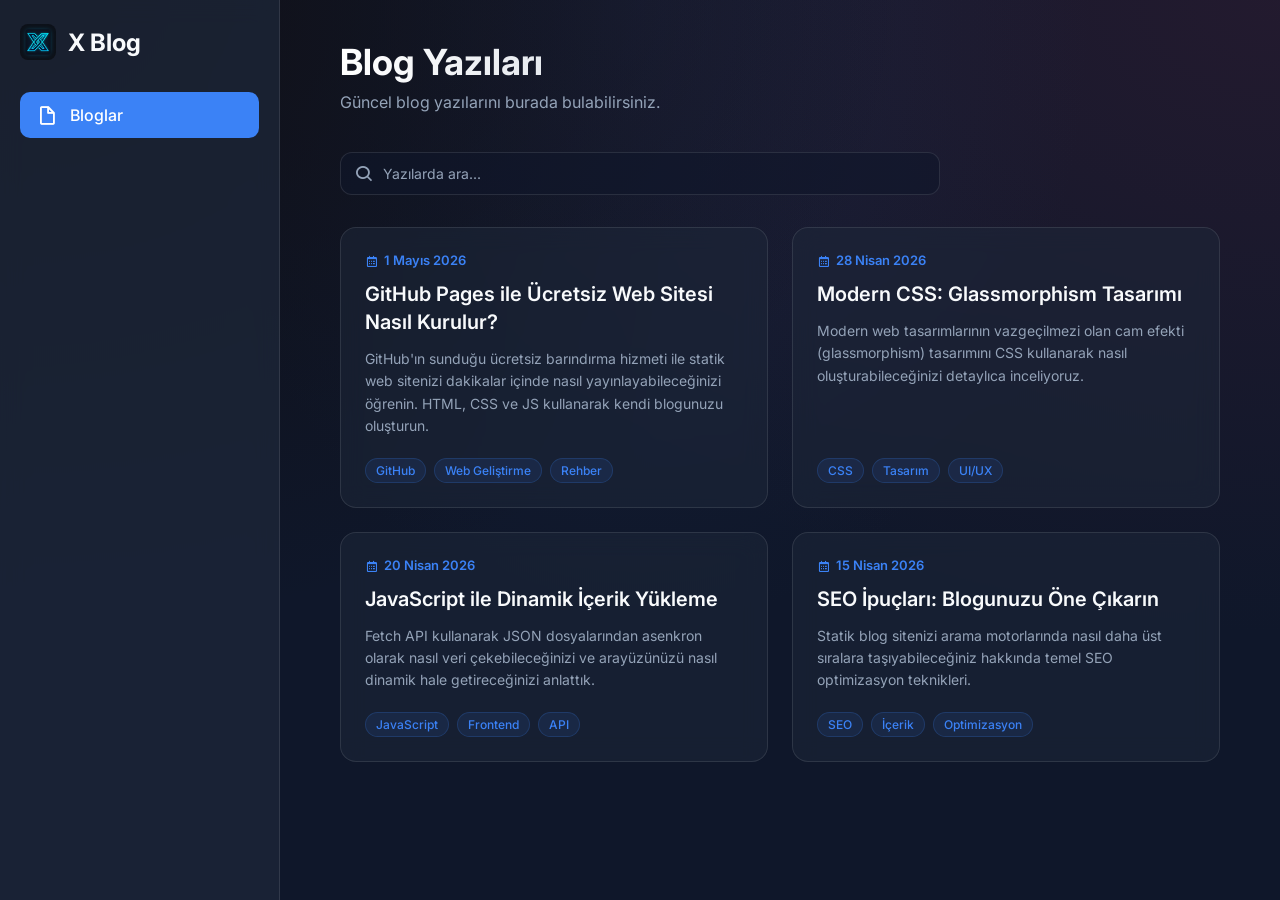
==== index.html @ 5e89451f "Add files via upload" ====
<!DOCTYPE html>
<html lang="tr">

<head>
    <meta charset="UTF-8">
    <meta name="viewport" content="width=device-width, initial-scale=1.0">
    <title>X Blog</title>
    <!-- Google Fonts -->
    <link href="https://fonts.googleapis.com/css2?family=Inter:wght@300;400;500;600;700&display=swap" rel="stylesheet">
    <!-- Boxicons -->
    <link href='https://unpkg.com/boxicons@2.1.4/css/boxicons.min.css' rel='stylesheet'>
    <link rel="icon" href="logo.png" type="image/png">
    <link rel="stylesheet" href="style.css">
</head>

<body>
    <div class="app-container">
        <!-- Sidebar -->
        <aside class="sidebar">
            <div class="sidebar-header">
                <div class="logo">
                    <img src="logo.png" alt="X Blog Logo" class="logo-img">
                    <span>X Blog</span>
                </div>
            </div>


            <nav class="nav-menu">
                <ul class="nav-list">
                    <li class="nav-item active">
                        <a href="#" class="nav-link">
                            <i class='bx bx-file-blank'></i>
                            <span>Bloglar</span>
                        </a>
                    </li>
                </ul>
            </nav>
        </aside>

        <!-- Main Content -->
        <main class="main-content">
            <header class="top-header">
                <h1>Blog Yazıları</h1>
                <p>Güncel blog yazılarını burada bulabilirsiniz.</p>
            </header>

            <div class="search-container main-search">
                <i class='bx bx-search'></i>
                <input type="text" id="searchInput" placeholder="Yazılarda ara...">
            </div>

            <div class="blogs-grid" id="blogsGrid">
                <!-- Blogs will be injected here by JS -->
            </div>
        </main>
    </div>

    <script src="script.js"></script>
</body>

</html>
---- style.css ----
:root {
    --bg-main: #0f172a;
    --bg-sidebar: rgba(30, 41, 59, 0.7);
    --bg-card: rgba(30, 41, 59, 0.5);
    --text-primary: #f8fafc;
    --text-secondary: #94a3b8;
    --accent-color: #3b82f6;
    --accent-hover: #2563eb;
    --border-color: rgba(255, 255, 255, 0.1);
    --glass-blur: 12px;
}

* {
    margin: 0;
    padding: 0;
    box-sizing: border-box;
    font-family: 'Inter', sans-serif;
}

body {
    background-color: var(--bg-main);
    color: var(--text-primary);
    min-height: 100vh;
    display: flex;
    background-image: 
        radial-gradient(at 0% 0%, hsla(253,16%,7%,1) 0, transparent 50%), 
        radial-gradient(at 50% 0%, hsla(225,39%,30%,0.2) 0, transparent 50%), 
        radial-gradient(at 100% 0%, hsla(339,49%,30%,0.2) 0, transparent 50%);
}

.app-container {
    display: flex;
    width: 100%;
    height: 100vh;
    overflow: hidden;
}

/* Sidebar Styling */
.sidebar {
    width: 280px;
    background: var(--bg-sidebar);
    backdrop-filter: blur(var(--glass-blur));
    -webkit-backdrop-filter: blur(var(--glass-blur));
    border-right: 1px solid var(--border-color);
    display: flex;
    flex-direction: column;
    padding: 24px 20px;
    transition: all 0.3s ease;
}

.sidebar-header .logo {
    display: flex;
    align-items: center;
    gap: 12px;
    font-size: 24px;
    font-weight: 700;
    color: var(--text-primary);
    margin-bottom: 32px;
}

.logo-img {
    width: 36px;
    height: 36px;
    border-radius: 8px;
    object-fit: cover;
}

/* Search Bar */
.search-container {
    position: relative;
    margin-bottom: 32px;
}

.main-search {
    max-width: 600px;
}

.search-container i {
    position: absolute;
    left: 14px;
    top: 50%;
    transform: translateY(-50%);
    color: var(--text-secondary);
    font-size: 20px;
}

.search-container input {
    width: 100%;
    background: rgba(15, 23, 42, 0.6);
    border: 1px solid var(--border-color);
    border-radius: 12px;
    padding: 12px 12px 12px 42px;
    color: var(--text-primary);
    font-size: 14px;
    outline: none;
    transition: all 0.3s ease;
}

.search-container input::placeholder {
    color: var(--text-secondary);
}

.search-container input:focus {
    border-color: var(--accent-color);
    box-shadow: 0 0 0 2px rgba(59, 130, 246, 0.2);
}

/* Navigation */
.nav-menu {
    flex: 1;
}

.nav-list {
    list-style: none;
}

.nav-item {
    margin-bottom: 8px;
}

.nav-link {
    display: flex;
    align-items: center;
    gap: 12px;
    padding: 12px 16px;
    border-radius: 10px;
    color: var(--text-secondary);
    text-decoration: none;
    font-weight: 500;
    transition: all 0.3s ease;
}

.nav-link i {
    font-size: 22px;
}

.nav-link:hover {
    background: rgba(255, 255, 255, 0.05);
    color: var(--text-primary);
}

.nav-item.active .nav-link {
    background: var(--accent-color);
    color: white;
}

.sidebar-footer {
    font-size: 12px;
    color: var(--text-secondary);
    text-align: center;
    margin-top: auto;
    opacity: 0.6;
}

/* Main Content */
.main-content {
    flex: 1;
    overflow-y: auto;
    padding: 40px 60px;
}

.top-header {
    margin-bottom: 40px;
}

.top-header h1 {
    font-size: 36px;
    font-weight: 700;
    margin-bottom: 8px;
    background: linear-gradient(90deg, #fff, #94a3b8);
    -webkit-background-clip: text;
    -webkit-text-fill-color: transparent;
}

.top-header p {
    color: var(--text-secondary);
    font-size: 16px;
}

/* Blogs Grid */
.blogs-grid {
    display: grid;
    grid-template-columns: repeat(auto-fill, minmax(300px, 1fr));
    gap: 24px;
}

.blog-card {
    background: var(--bg-card);
    backdrop-filter: blur(var(--glass-blur));
    -webkit-backdrop-filter: blur(var(--glass-blur));
    border: 1px solid var(--border-color);
    border-radius: 16px;
    padding: 24px;
    transition: all 0.3s ease;
    cursor: pointer;
    display: flex;
    flex-direction: column;
}

.blog-card:hover {
    transform: translateY(-5px);
    border-color: rgba(255, 255, 255, 0.2);
    box-shadow: 0 10px 30px rgba(0, 0, 0, 0.3);
    background: rgba(30, 41, 59, 0.8);
}

.blog-date {
    font-size: 13px;
    color: var(--accent-color);
    margin-bottom: 12px;
    font-weight: 600;
}

.blog-title {
    font-size: 20px;
    font-weight: 600;
    margin-bottom: 12px;
    line-height: 1.4;
    color: var(--text-primary);
}

.blog-excerpt {
    color: var(--text-secondary);
    font-size: 14px;
    line-height: 1.6;
    margin-bottom: 20px;
    flex: 1;
}

.blog-tags {
    display: flex;
    gap: 8px;
    flex-wrap: wrap;
}

.tag {
    background: rgba(59, 130, 246, 0.1);
    color: var(--accent-color);
    padding: 4px 10px;
    border-radius: 20px;
    font-size: 12px;
    font-weight: 500;
    border: 1px solid rgba(59, 130, 246, 0.2);
}

/* Empty state */
.no-results {
    grid-column: 1 / -1;
    text-align: center;
    padding: 60px 20px;
    background: var(--bg-card);
    border: 1px dashed var(--border-color);
    border-radius: 16px;
    color: var(--text-secondary);
}

/* Scrollbar customization for modern look */
::-webkit-scrollbar {
    width: 8px;
}

::-webkit-scrollbar-track {
    background: rgba(15, 23, 42, 0.5); 
}
 
::-webkit-scrollbar-thumb {
    background: rgba(148, 163, 184, 0.3); 
    border-radius: 4px;
}

::-webkit-scrollbar-thumb:hover {
    background: rgba(148, 163, 184, 0.5); 
}

/* Responsive */
@media (max-width: 768px) {
    .app-container {
        flex-direction: column;
        overflow-y: auto;
    }
    
    .sidebar {
        width: 100%;
        height: auto;
        padding: 20px;
        border-right: none;
        border-bottom: 1px solid var(--border-color);
        position: sticky;
        top: 0;
        z-index: 10;
    }
    
    .main-content {
        padding: 20px;
        overflow-y: visible;
    }
    
    .sidebar-footer {
        display: none;
    }
}
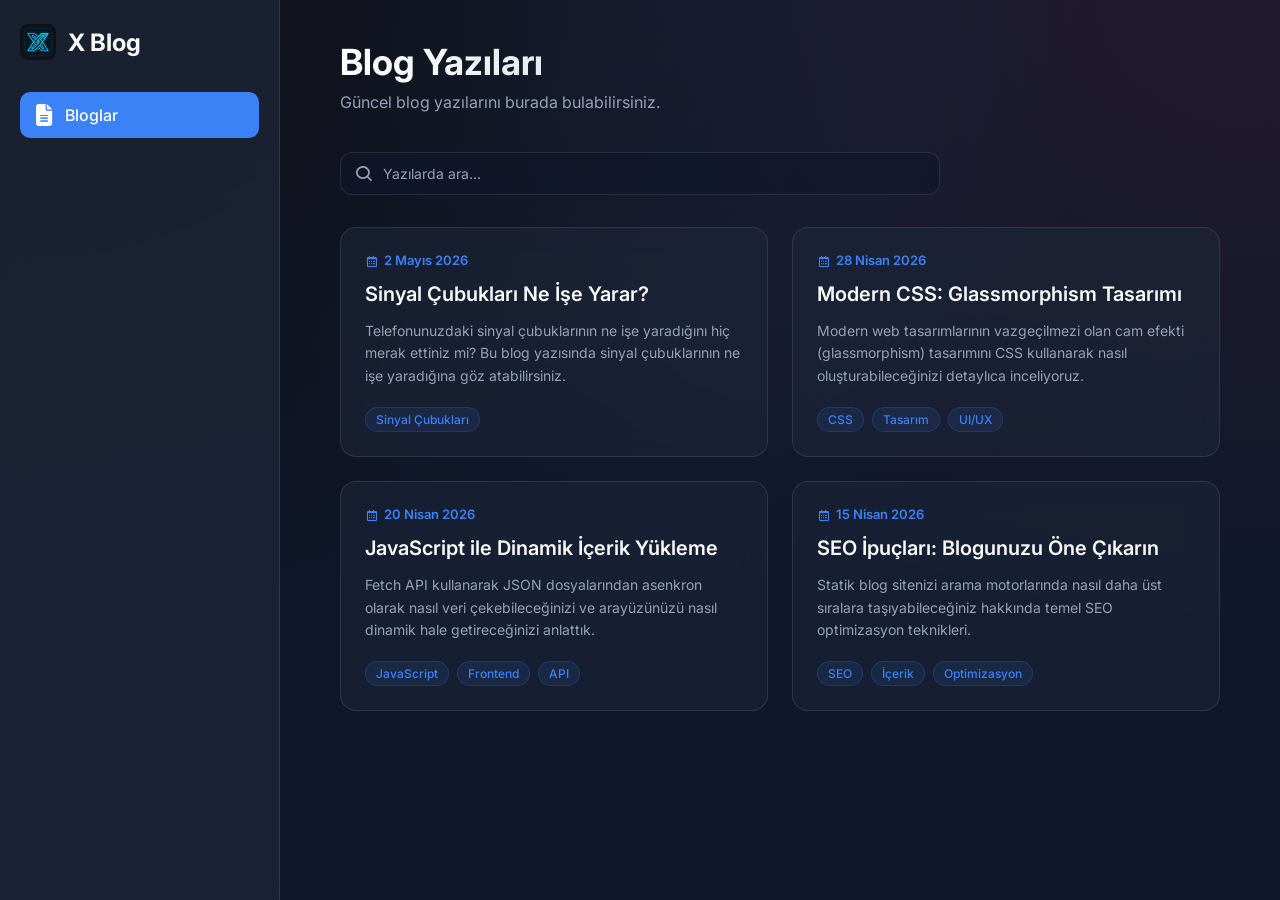
==== commit 67f20e3b: "Add files via upload" ====
--- a/index.html
+++ b/index.html
@@ -9,6 +9,8 @@
     <link href="https://fonts.googleapis.com/css2?family=Inter:wght@300;400;500;600;700&display=swap" rel="stylesheet">
     <!-- Boxicons -->
     <link href='https://unpkg.com/boxicons@2.1.4/css/boxicons.min.css' rel='stylesheet'>
+    <!-- Font Awesome -->
+    <link rel="stylesheet" href="https://cdnjs.cloudflare.com/ajax/libs/font-awesome/6.4.0/css/all.min.css">
     <link rel="icon" href="logo.png" type="image/png">
     <link rel="stylesheet" href="style.css">
 </head>
@@ -29,7 +31,7 @@
                 <ul class="nav-list">
                     <li class="nav-item active">
                         <a href="#" class="nav-link">
-                            <i class='bx bx-file-blank'></i>
+                            <i class="fa fa-file-text"></i>
                             <span>Bloglar</span>
                         </a>
                     </li>
--- a/style.css
+++ b/style.css
@@ -299,3 +299,154 @@
         display: none;
     }
 }
+
+/* Article Styles (For Blog Posts) */
+.back-btn {
+    display: inline-flex;
+    align-items: center;
+    gap: 8px;
+    color: var(--text-secondary);
+    text-decoration: none;
+    font-size: 15px;
+    font-weight: 500;
+    margin-bottom: 30px;
+    transition: color 0.3s ease;
+}
+
+.back-btn:hover {
+    color: var(--accent-color);
+}
+
+.blog-article {
+    max-width: 1000px;
+    margin: 0 auto;
+    padding-bottom: 60px;
+}
+
+.article-header {
+    margin-bottom: 40px;
+    padding-bottom: 24px;
+    border-bottom: 1px solid var(--border-color);
+}
+
+.article-meta {
+    display: flex;
+    justify-content: space-between;
+    align-items: center;
+    margin-bottom: 16px;
+    flex-wrap: wrap;
+    gap: 16px;
+}
+
+.article-date {
+    color: var(--text-secondary);
+    font-size: 14px;
+    display: flex;
+    align-items: center;
+    gap: 6px;
+}
+
+.article-tags {
+    display: flex;
+    gap: 8px;
+}
+
+.article-title {
+    font-size: 40px;
+    font-weight: 700;
+    line-height: 1.2;
+    color: var(--text-primary);
+}
+
+.article-body {
+    font-size: 16px;
+    line-height: 1.8;
+    color: var(--text-secondary);
+}
+
+.article-body p {
+    margin-bottom: 24px;
+    text-indent: 32px;
+}
+
+.article-body p * {
+    text-indent: 0;
+}
+
+.article-body h2 {
+    font-size: 28px;
+    color: var(--text-primary);
+    margin: 40px 0 16px 0;
+    font-weight: 600;
+}
+
+.article-body h3 {
+    font-size: 22px;
+    color: var(--text-primary);
+    margin: 32px 0 16px 0;
+    font-weight: 600;
+}
+
+.article-image {
+    width: 100%;
+    border-radius: 12px;
+    margin: 32px 0;
+    box-shadow: 0 4px 20px rgba(0, 0, 0, 0.2);
+}
+
+.article-body blockquote {
+    border-left: 4px solid var(--accent-color);
+    padding: 16px 24px;
+    margin: 32px 0;
+    background: rgba(59, 130, 246, 0.05);
+    border-radius: 0 12px 12px 0;
+    font-style: italic;
+    color: var(--text-primary);
+}
+
+.article-body code {
+    background: rgba(255, 255, 255, 0.1);
+    padding: 2px 6px;
+    border-radius: 4px;
+    font-family: monospace;
+    color: var(--accent-color);
+}
+
+.article-footer {
+    margin-top: 60px;
+    text-align: center;
+    color: var(--text-secondary);
+    font-size: 14px;
+    font-weight: 500;
+    letter-spacing: 0.5px;
+}
+
+.footer-divider {
+    border: none;
+    height: 1px;
+    background: var(--border-color);
+    width: 60px;
+    margin: 0 auto 24px auto;
+}
+
+.footer-authors {
+    display: flex;
+    justify-content: center;
+    align-items: center;
+    gap: 8px;
+}
+
+.author-left {
+    flex: 1;
+    text-align: right;
+}
+
+.author-separator {
+    flex: 0 0 auto;
+    color: var(--text-secondary);
+}
+
+.author-right {
+    flex: 1;
+    text-align: left;
+}
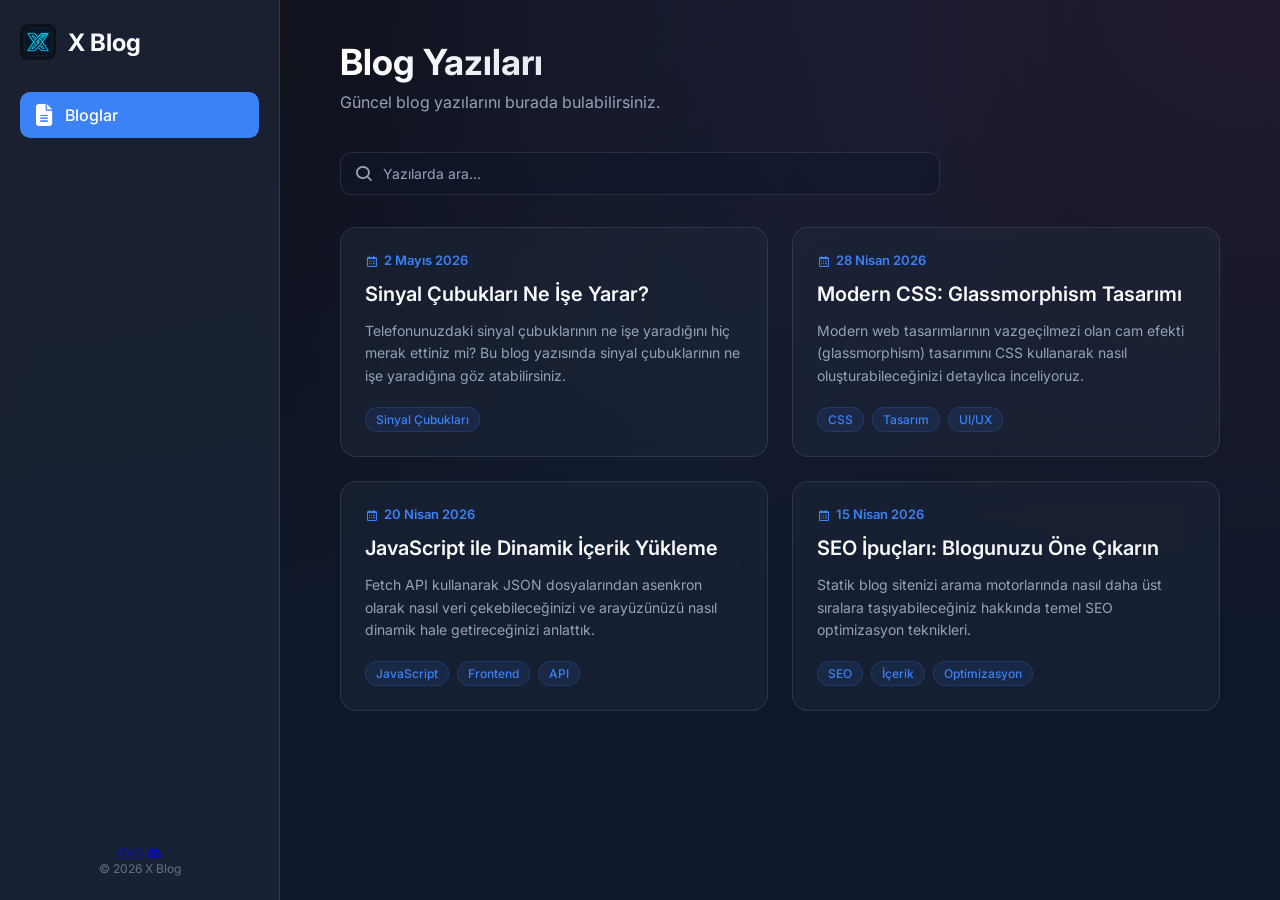
==== commit dc607268: "Add social links and footer to index.html" ====
--- a/index.html
+++ b/index.html
@@ -37,7 +37,17 @@
                     </li>
                 </ul>
             </nav>
+            <div class="sidebar-footer">
+                <div class="social-links">
+                    <a href="https://www.instagram.com/xevra.do" target="_blank" title="Instagram"><i class="fa-brands fa-instagram"></i></a>
+                    <a href="https://whatsapp.com/channel/0029VbCA2duAojYp70uZ5R2e" target="_blank" title="WhatsApp Kanalı"><i class="fa-brands fa-whatsapp"></i></a>
+                    <a href="https://discord.gg/w49pgU2B8" target="_blank" title="Discord"><i class="fa-brands fa-discord"></i></a>
+                </div>
+                <p>&copy; 2026 X Blog</p>
+            </div>
         </aside>
+
+        
 
         <!-- Main Content -->
         <main class="main-content">
@@ -60,4 +70,4 @@
     <script src="script.js"></script>
 </body>
 
-</html>+</html>
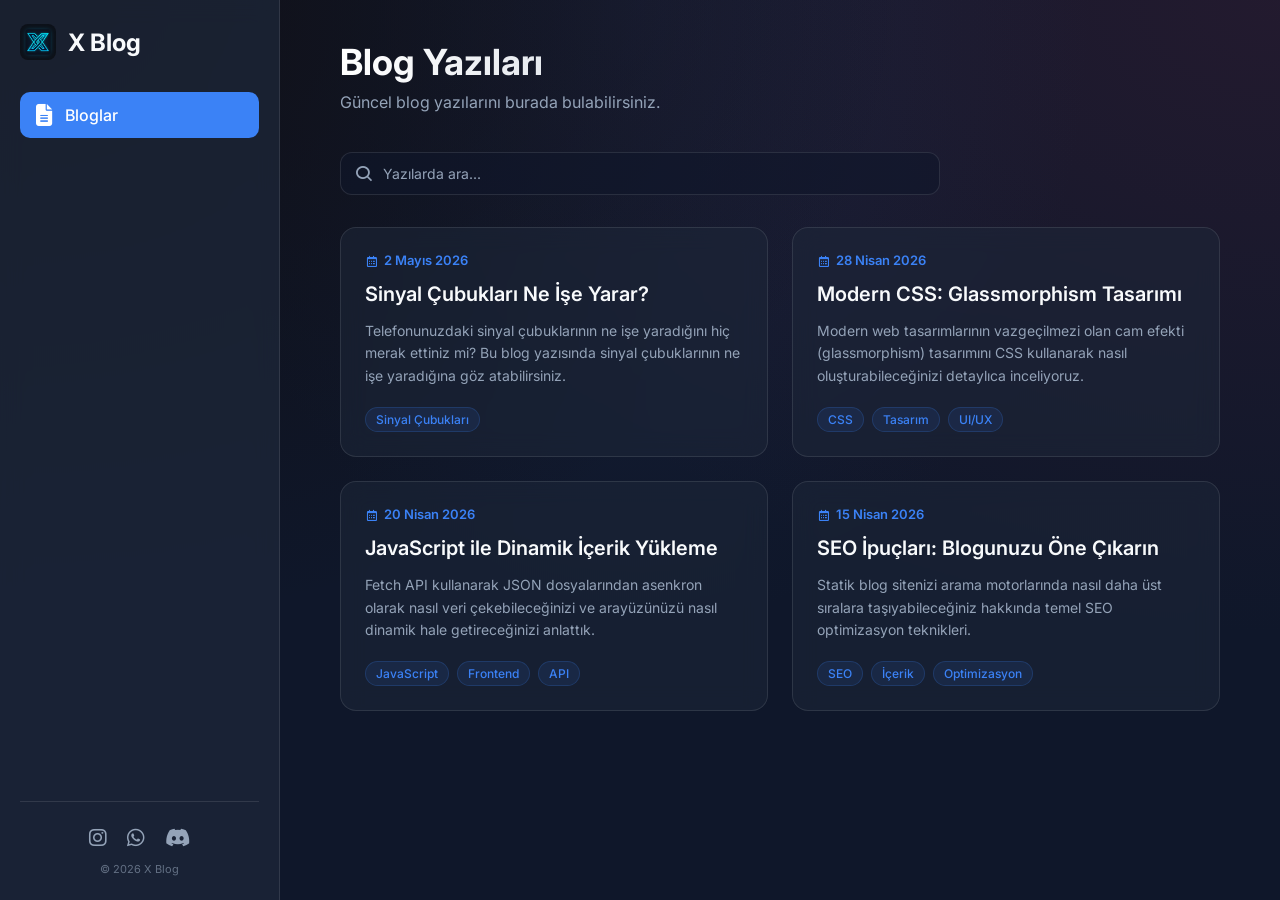
==== commit 1e378a29: "Update index.html" ====
--- a/index.html
+++ b/index.html
@@ -37,17 +37,19 @@
                     </li>
                 </ul>
             </nav>
+
             <div class="sidebar-footer">
                 <div class="social-links">
-                    <a href="https://www.instagram.com/xevra.do" target="_blank" title="Instagram"><i class="fa-brands fa-instagram"></i></a>
-                    <a href="https://whatsapp.com/channel/0029VbCA2duAojYp70uZ5R2e" target="_blank" title="WhatsApp Kanalı"><i class="fa-brands fa-whatsapp"></i></a>
-                    <a href="https://discord.gg/w49pgU2B8" target="_blank" title="Discord"><i class="fa-brands fa-discord"></i></a>
+                    <a href="https://www.instagram.com/xevra.do" target="_blank" title="Instagram"><i
+                            class="fa-brands fa-instagram"></i></a>
+                    <a href="https://whatsapp.com/channel/0029VbCA2duAojYp70uZ5R2e" target="_blank"
+                        title="WhatsApp Kanalı"><i class="fa-brands fa-whatsapp"></i></a>
+                    <a href="https://discord.gg/w49pgU2B8" target="_blank" title="Discord"><i
+                            class="fa-brands fa-discord"></i></a>
                 </div>
                 <p>&copy; 2026 X Blog</p>
             </div>
         </aside>
-
-        
 
         <!-- Main Content -->
         <main class="main-content">
--- a/style.css
+++ b/style.css
@@ -145,12 +145,36 @@
 }
 
 .sidebar-footer {
-    font-size: 12px;
-    color: var(--text-secondary);
+    margin-top: auto; /* Bunu en alta iter */
+    padding-top: 24px;
+    border-top: 1px solid var(--border-color);
     text-align: center;
-    margin-top: auto;
+}
+
+.social-links {
+    display: flex;
+    justify-content: center;
+    gap: 20px;
+    margin-bottom: 12px;
+}
+
+.social-links a {
+    color: var(--text-secondary);
+    font-size: 20px;
+    transition: all 0.3s ease;
+}
+
+.social-links a:hover {
+    color: var(--accent-color);
+    transform: translateY(-3px); /* Hafifçe yukarı kayma efekti */
+}
+
+.sidebar-footer p {
+    font-size: 11px;
+    color: var(--text-secondary);
     opacity: 0.6;
 }
+
 
 /* Main Content */
 .main-content {
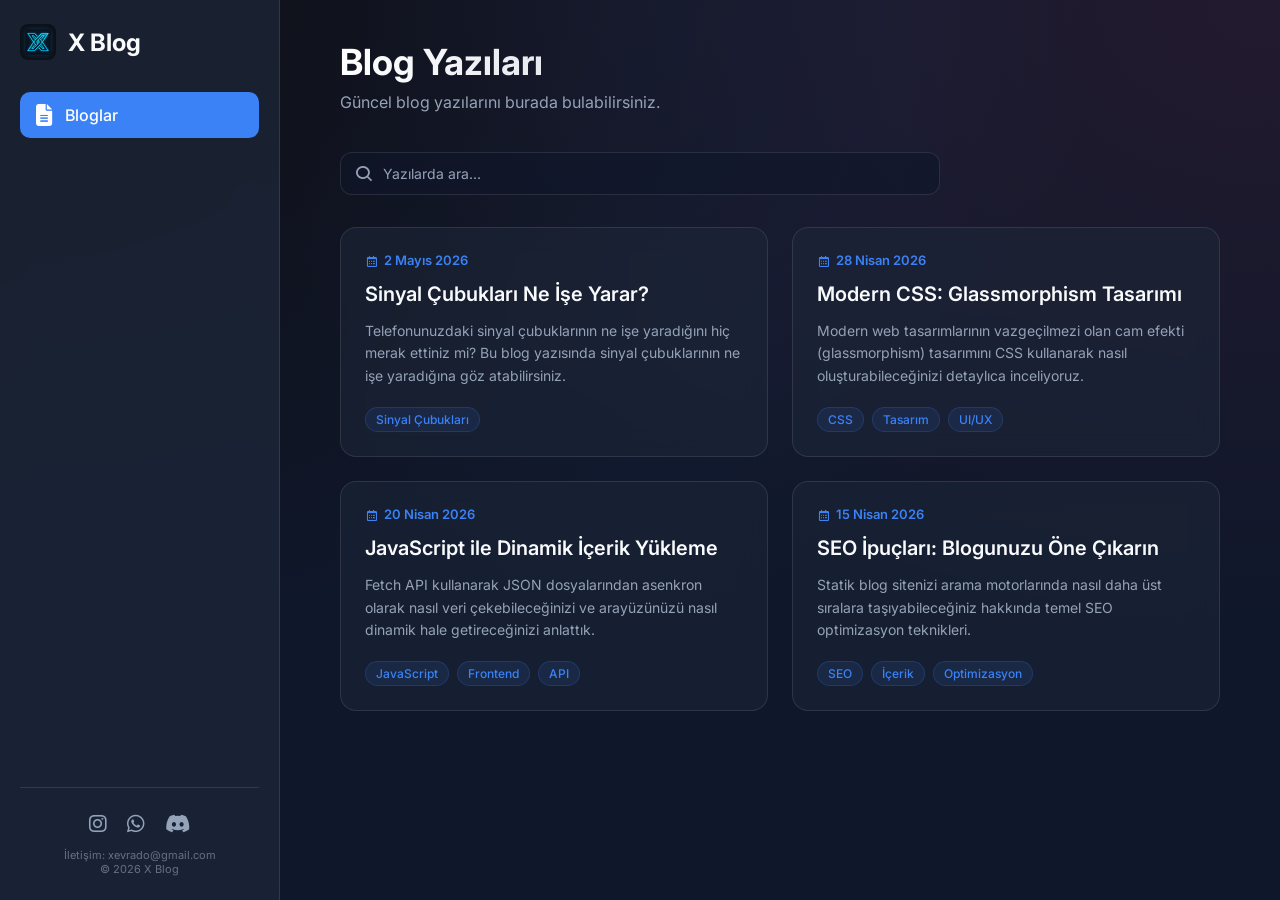
==== commit 412f0321: "Update index.html" ====
--- a/index.html
+++ b/index.html
@@ -47,6 +47,7 @@
                     <a href="https://discord.gg/w49pgU2B8" target="_blank" title="Discord"><i
                             class="fa-brands fa-discord"></i></a>
                 </div>
+                <p class="sidebar-contact">İletişim: xevrado@gmail.com</p>
                 <p>&copy; 2026 X Blog</p>
             </div>
         </aside>
--- a/style.css
+++ b/style.css
@@ -22,10 +22,10 @@
     color: var(--text-primary);
     min-height: 100vh;
     display: flex;
-    background-image: 
-        radial-gradient(at 0% 0%, hsla(253,16%,7%,1) 0, transparent 50%), 
-        radial-gradient(at 50% 0%, hsla(225,39%,30%,0.2) 0, transparent 50%), 
-        radial-gradient(at 100% 0%, hsla(339,49%,30%,0.2) 0, transparent 50%);
+    background-image:
+        radial-gradient(at 0% 0%, hsla(253, 16%, 7%, 1) 0, transparent 50%),
+        radial-gradient(at 50% 0%, hsla(225, 39%, 30%, 0.2) 0, transparent 50%),
+        radial-gradient(at 100% 0%, hsla(339, 49%, 30%, 0.2) 0, transparent 50%);
 }
 
 .app-container {
@@ -145,7 +145,7 @@
 }
 
 .sidebar-footer {
-    margin-top: auto; /* Bunu en alta iter */
+    margin-top: auto;
     padding-top: 24px;
     border-top: 1px solid var(--border-color);
     text-align: center;
@@ -166,7 +166,7 @@
 
 .social-links a:hover {
     color: var(--accent-color);
-    transform: translateY(-3px); /* Hafifçe yukarı kayma efekti */
+    transform: translateY(-3px);
 }
 
 .sidebar-footer p {
@@ -174,7 +174,6 @@
     color: var(--text-secondary);
     opacity: 0.6;
 }
-
 
 /* Main Content */
 .main-content {
@@ -284,16 +283,16 @@
 }
 
 ::-webkit-scrollbar-track {
-    background: rgba(15, 23, 42, 0.5); 
-}
- 
+    background: rgba(15, 23, 42, 0.5);
+}
+
 ::-webkit-scrollbar-thumb {
-    background: rgba(148, 163, 184, 0.3); 
+    background: rgba(148, 163, 184, 0.3);
     border-radius: 4px;
 }
 
 ::-webkit-scrollbar-thumb:hover {
-    background: rgba(148, 163, 184, 0.5); 
+    background: rgba(148, 163, 184, 0.5);
 }
 
 /* Responsive */
@@ -302,7 +301,7 @@
         flex-direction: column;
         overflow-y: auto;
     }
-    
+
     .sidebar {
         width: 100%;
         height: auto;
@@ -313,12 +312,12 @@
         top: 0;
         z-index: 10;
     }
-    
+
     .main-content {
         padding: 20px;
         overflow-y: visible;
     }
-    
+
     .sidebar-footer {
         display: none;
     }
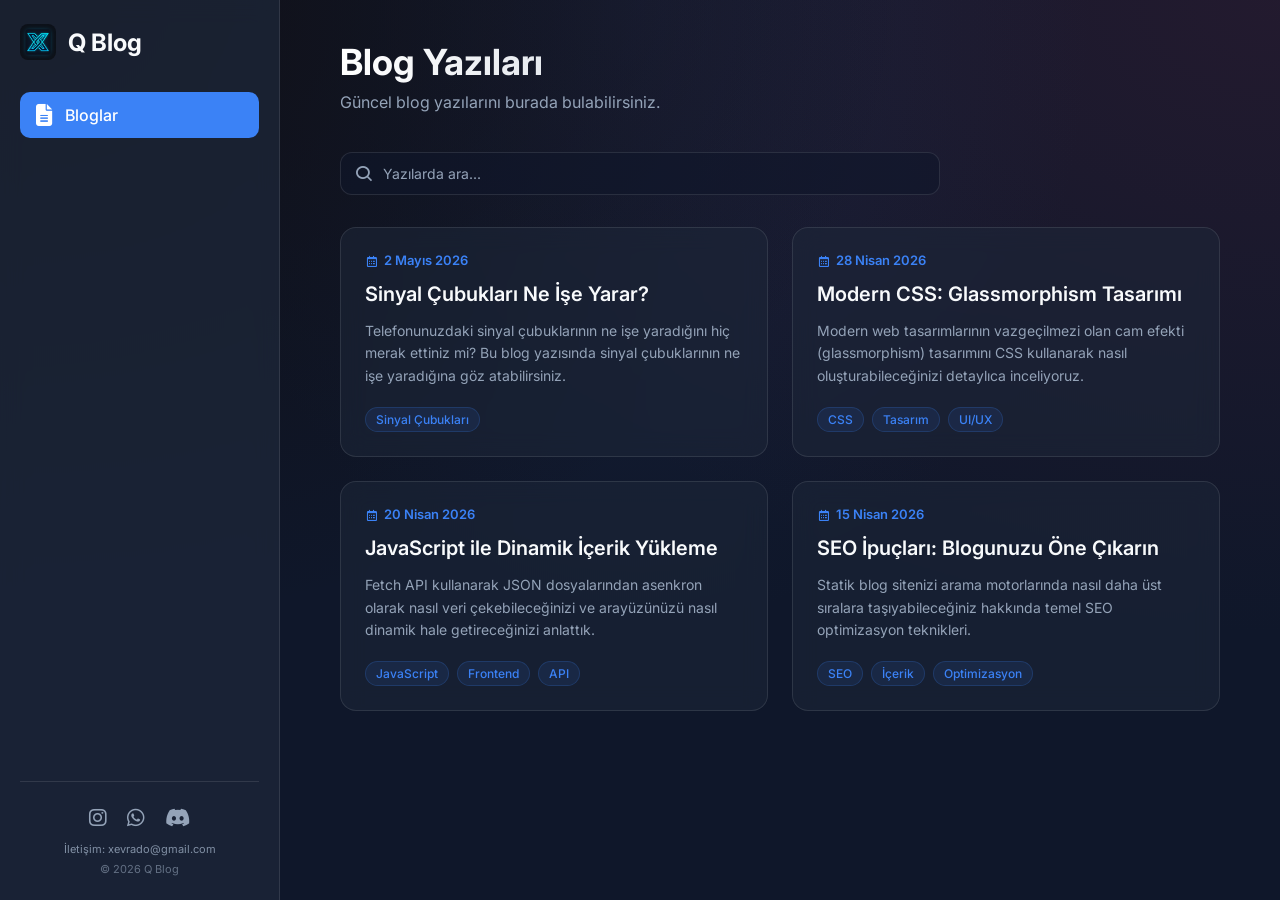
==== commit 53791034: "Update index.html" ====
--- a/index.html
+++ b/index.html
@@ -4,7 +4,7 @@
 <head>
     <meta charset="UTF-8">
     <meta name="viewport" content="width=device-width, initial-scale=1.0">
-    <title>X Blog</title>
+    <title>Q Blog</title>
     <!-- Google Fonts -->
     <link href="https://fonts.googleapis.com/css2?family=Inter:wght@300;400;500;600;700&display=swap" rel="stylesheet">
     <!-- Boxicons -->
@@ -21,8 +21,8 @@
         <aside class="sidebar">
             <div class="sidebar-header">
                 <div class="logo">
-                    <img src="logo.png" alt="X Blog Logo" class="logo-img">
-                    <span>X Blog</span>
+                    <img src="logo.png" alt="Q Blog Logo" class="logo-img">
+                    <span>Q Blog</span>
                 </div>
             </div>
 
@@ -48,7 +48,7 @@
                             class="fa-brands fa-discord"></i></a>
                 </div>
                 <p class="sidebar-contact">İletişim: xevrado@gmail.com</p>
-                <p>&copy; 2026 X Blog</p>
+                <p>&copy; 2026 Q Blog</p>
             </div>
         </aside>
 
--- a/style.css
+++ b/style.css
@@ -175,6 +175,13 @@
     opacity: 0.6;
 }
 
+.sidebar-contact {
+    font-size: 12px;
+    color: var(--text-secondary);
+    opacity: 0.85 !important;
+    margin-bottom: 6px;
+}
+
 /* Main Content */
 .main-content {
     flex: 1;
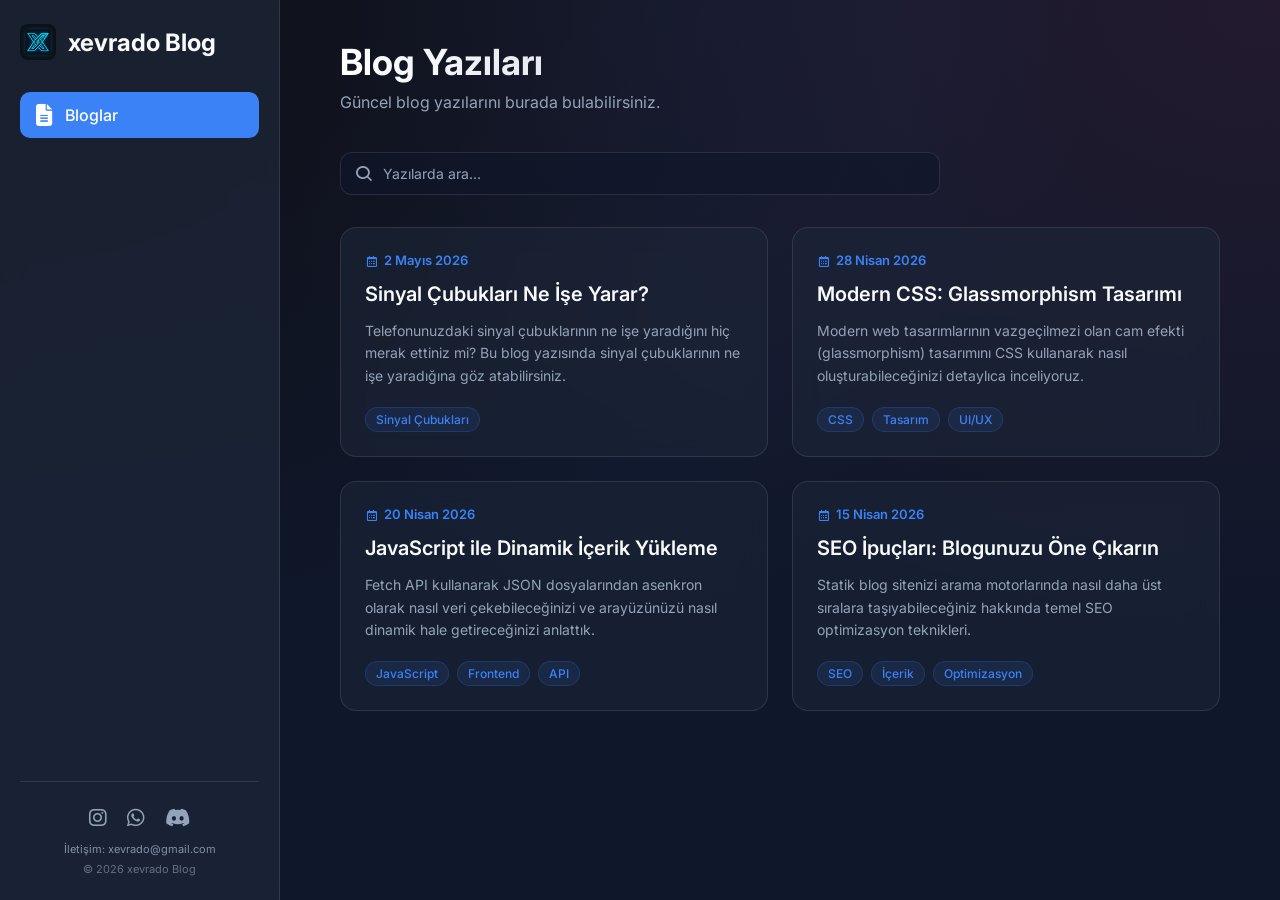
==== commit 2fcf0057: "Update index.html" ====
--- a/index.html
+++ b/index.html
@@ -4,7 +4,7 @@
 <head>
     <meta charset="UTF-8">
     <meta name="viewport" content="width=device-width, initial-scale=1.0">
-    <title>Q Blog</title>
+    <title>xevrado Blog</title>
     <!-- Google Fonts -->
     <link href="https://fonts.googleapis.com/css2?family=Inter:wght@300;400;500;600;700&display=swap" rel="stylesheet">
     <!-- Boxicons -->
@@ -21,8 +21,8 @@
         <aside class="sidebar">
             <div class="sidebar-header">
                 <div class="logo">
-                    <img src="logo.png" alt="Q Blog Logo" class="logo-img">
-                    <span>Q Blog</span>
+                    <img src="logo.png" alt="X Blog Logo" class="logo-img">
+                    <span>xevrado Blog</span>
                 </div>
             </div>
 
@@ -48,7 +48,7 @@
                             class="fa-brands fa-discord"></i></a>
                 </div>
                 <p class="sidebar-contact">İletişim: xevrado@gmail.com</p>
-                <p>&copy; 2026 Q Blog</p>
+                <p>&copy; 2026 xevrado Blog</p>
             </div>
         </aside>
 
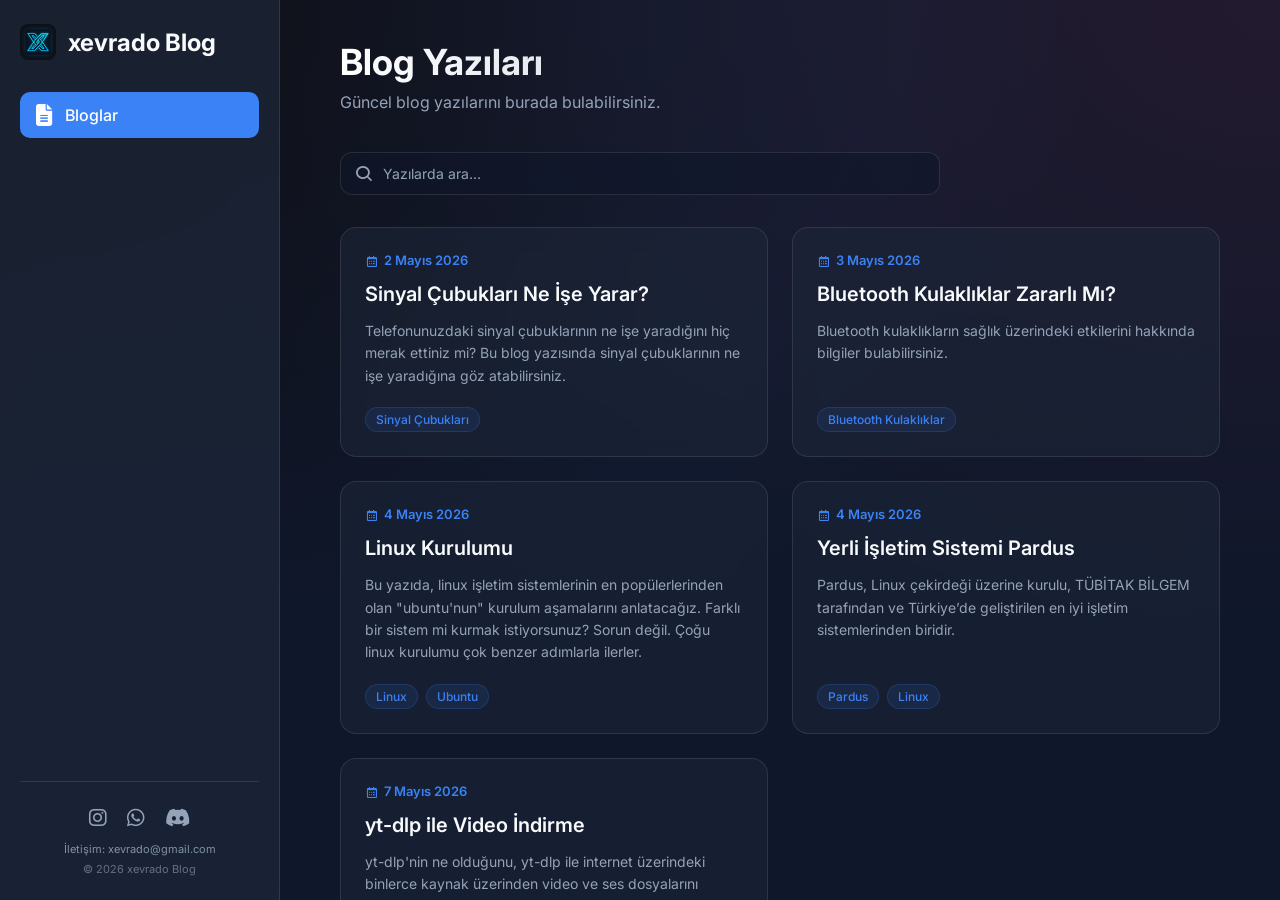
==== commit df2e57b3: "Tüm blog altyapısı ve dosyaları eklendi" ====
--- a/index.html
+++ b/index.html
@@ -11,7 +11,7 @@
     <link href='https://unpkg.com/boxicons@2.1.4/css/boxicons.min.css' rel='stylesheet'>
     <!-- Font Awesome -->
     <link rel="stylesheet" href="https://cdnjs.cloudflare.com/ajax/libs/font-awesome/6.4.0/css/all.min.css">
-    <link rel="icon" href="logo.png" type="image/png">
+    <link rel="icon" href="Resimler/logo.png" type="image/png">
     <link rel="stylesheet" href="style.css">
 </head>
 
@@ -21,7 +21,7 @@
         <aside class="sidebar">
             <div class="sidebar-header">
                 <div class="logo">
-                    <img src="logo.png" alt="X Blog Logo" class="logo-img">
+                    <img src="Resimler/logo.png" alt="X Blog Logo" class="logo-img">
                     <span>xevrado Blog</span>
                 </div>
             </div>
@@ -30,7 +30,7 @@
             <nav class="nav-menu">
                 <ul class="nav-list">
                     <li class="nav-item active">
-                        <a href="#" class="nav-link">
+                        <a href="index.html" class="nav-link">
                             <i class="fa fa-file-text"></i>
                             <span>Bloglar</span>
                         </a>
@@ -73,4 +73,4 @@
     <script src="script.js"></script>
 </body>
 
-</html>
+</html>
--- a/style.css
+++ b/style.css
@@ -320,13 +320,24 @@
         z-index: 10;
     }
 
+    .sidebar.hide-mobile {
+        transform: translateY(-100%);
+    }
+
     .main-content {
         padding: 20px;
         overflow-y: visible;
     }
 
     .sidebar-footer {
-        display: none;
+        display: block;
+        margin-top: 16px;
+        padding-top: 16px;
+        border-top: 1px solid var(--border-color);
+    }
+
+    .social-links {
+        margin-bottom: 8px;
     }
 }
 
@@ -406,14 +417,16 @@
 .article-body h2 {
     font-size: 28px;
     color: var(--text-primary);
-    margin: 40px 0 16px 0;
+    margin: 40px 0 16px 30px;
+    /* increased left margin */
     font-weight: 600;
 }
 
 .article-body h3 {
     font-size: 22px;
     color: var(--text-primary);
-    margin: 32px 0 16px 0;
+    margin: 32px 0 16px 45px;
+    /* increased left margin */
     font-weight: 600;
 }
 
@@ -480,3 +493,153 @@
     flex: 1;
     text-align: left;
 }
+
+/* Step Box – Adım Kutuları */
+.step-box {
+    display: flex;
+    align-items: flex-start;
+    gap: 20px;
+    background: rgba(59, 130, 246, 0.06);
+    border: 1px solid rgba(59, 130, 246, 0.15);
+    border-radius: 12px;
+    padding: 20px 24px;
+    margin: 20px 0;
+    transition: all 0.3s ease;
+}
+
+.step-box:hover {
+    border-color: rgba(59, 130, 246, 0.35);
+    background: rgba(59, 130, 246, 0.1);
+}
+
+.step-number {
+    flex-shrink: 0;
+    width: 40px;
+    height: 40px;
+    background: var(--accent-color);
+    color: #fff;
+    font-size: 18px;
+    font-weight: 700;
+    border-radius: 10px;
+    display: flex;
+    align-items: center;
+    justify-content: center;
+}
+
+.step-content {
+    flex: 1;
+    color: var(--text-secondary);
+    font-size: 15px;
+    line-height: 1.7;
+}
+
+.step-content strong {
+    color: var(--text-primary);
+    display: block;
+    margin-bottom: 4px;
+    font-size: 16px;
+}
+
+/* Course Accordion / Expandable Boxes */
+.course-accordion-section {
+    margin-top: 32px;
+}
+
+.course-accordion-section h2 {
+    font-size: 26px;
+    color: var(--text-primary);
+    margin-bottom: 8px;
+}
+
+.course-intro {
+    color: var(--text-secondary);
+    margin-bottom: 18px;
+}
+
+.course-card {
+    background: rgba(30, 41, 59, 0.55);
+    border: 1px solid var(--border-color);
+    border-radius: 14px;
+    overflow: hidden;
+    margin-bottom: 12px;
+    box-shadow: 0 6px 18px rgba(15, 23, 42, 0.25);
+}
+
+.course-card summary {
+    list-style: none;
+    cursor: pointer;
+    padding: 16px 18px;
+    display: flex;
+    align-items: center;
+    justify-content: space-between;
+    gap: 12px;
+    color: var(--text-primary);
+    font-weight: 600;
+    font-size: 16px;
+}
+
+.course-card summary::-webkit-details-marker {
+    display: none;
+}
+
+.course-card summary::after {
+    content: "+";
+    color: var(--accent-color);
+    font-size: 18px;
+    font-weight: 700;
+}
+
+.course-card[open] summary::after {
+    content: "−";
+}
+
+.course-card-body {
+    padding: 0 18px 18px;
+    color: var(--text-secondary);
+    line-height: 1.7;
+}
+
+.course-card-body p {
+    margin: 0;
+    text-indent: 0;
+}
+
+/* Title with Info Box (H1 Yanında Bilgi Kutusu) */
+.title-with-info {
+    display: flex;
+    align-items: stretch;
+    justify-content: space-between;
+    gap: 24px;
+}
+
+.title-with-info .article-title {
+    flex-shrink: 0;
+    margin: 0;
+    align-self: center;
+    /* Başlığı ortala */
+}
+
+.title-info-box {
+    flex: 1;
+    display: flex;
+    align-items: flex-start;
+    gap: 12px;
+    background: rgba(59, 130, 246, 0.08);
+    /* Accent renginde hafif arkaplan */
+    border: 1px solid rgba(59, 130, 246, 0.25);
+    border-radius: 12px;
+    padding: 12px 16px;
+}
+
+.title-info-box i {
+    font-size: 22px;
+    color: var(--accent-color);
+    margin-top: 1px;
+    flex-shrink: 0;
+}
+
+.title-info-box .info-content {
+    font-size: 13px;
+    color: var(--text-secondary);
+    line-height: 1.5;
+}
